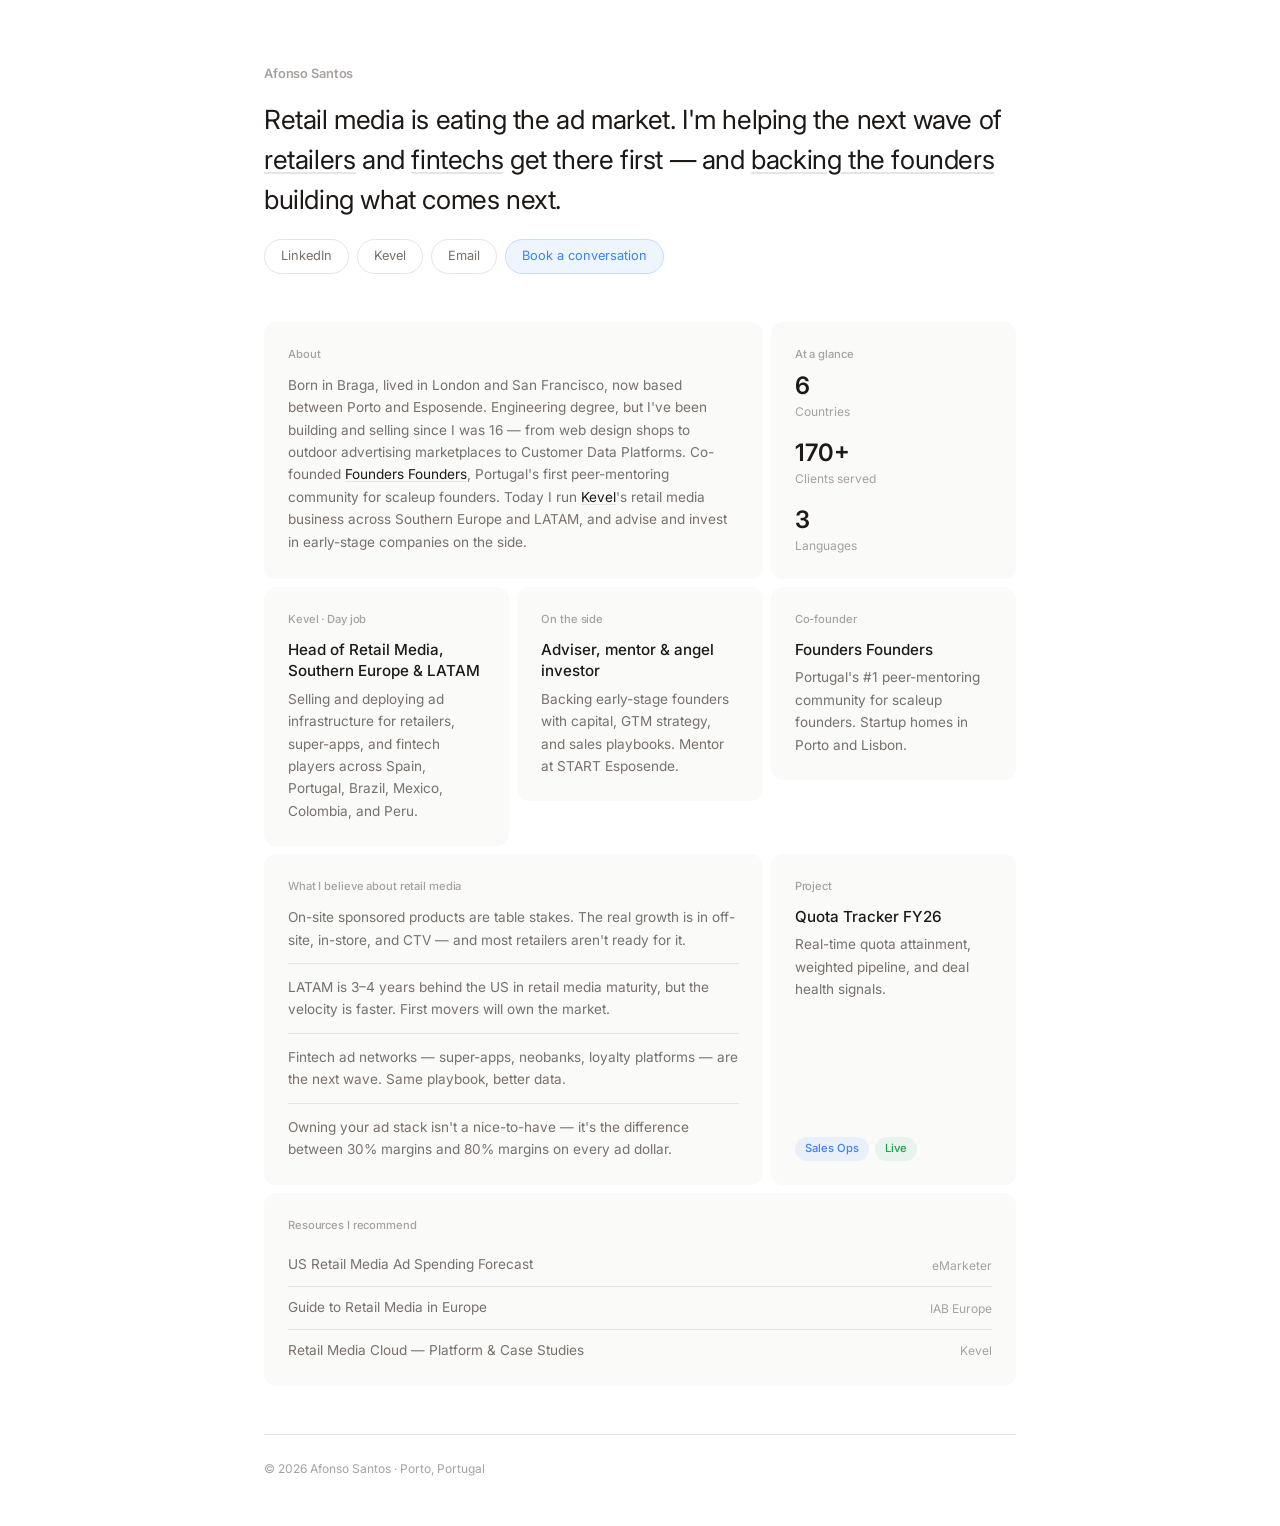
==== index.html @ 6eeccd55 "Switch hub to light theme — chester.how-inspired - White bg, warm stone neutrals (stone-50 cards, st" ====
<!DOCTYPE html>
<html lang="en">
<head>
    <meta charset="UTF-8">
    <meta name="viewport" content="width=device-width, initial-scale=1.0">
    <title>Afonso Santos</title>
    <meta name="description" content="Afonso Santos — Head of Retail Media, Southern Europe & LATAM at Kevel. Adviser, mentor, angel investor. Based in Porto.">
    <link rel="preconnect" href="https://fonts.googleapis.com">
    <link href="https://fonts.googleapis.com/css2?family=Inter:wght@400;500;600;700&display=swap" rel="stylesheet">
    <style>
        :root {
            --bg: #ffffff;
            --surface: #fafaf9;
            --surface-hover: #f5f5f4;
            --border: #e7e5e4;
            --text: #1c1917;
            --text-secondary: #78716c;
            --text-muted: #a8a29e;
            --accent: #3b82f6;
            --accent-dim: rgba(59,130,246,0.08);
            --green: #16a34a;
            --green-dim: rgba(22,163,74,0.08);
            --amber: #d97706;
            --amber-dim: rgba(217,119,6,0.08);
            --radius: 12px;
        }
        * { margin: 0; padding: 0; box-sizing: border-box; }
        body {
            font-family: 'Inter', -apple-system, BlinkMacSystemFont, sans-serif;
            background: var(--bg);
            color: var(--text);
            line-height: 1.6;
            min-height: 100vh;
            -webkit-font-smoothing: antialiased;
        }

        .container {
            max-width: 800px;
            margin: 0 auto;
            padding: 64px 24px 48px;
        }

        /* Header */
        .header { margin-bottom: 48px; }
        .header-name {
            font-size: 0.8rem; font-weight: 600;
            color: var(--text-muted); margin-bottom: 16px;
            letter-spacing: -0.01em;
        }
        .header h1 {
            font-size: 1.65rem; font-weight: 400; line-height: 1.5;
            letter-spacing: -0.015em; color: var(--text); margin-bottom: 20px;
        }
        .header h1 a {
            color: var(--text); text-decoration: none;
            text-decoration: underline;
            text-decoration-color: var(--border);
            text-underline-offset: 3px;
            text-decoration-thickness: 1.5px;
            transition: text-decoration-color 0.2s;
        }
        .header h1 a:hover { text-decoration-color: var(--accent); }
        .header h1 a.a-kevel:hover { text-decoration-color: #f59e0b; }
        .header h1 a.a-founders:hover { text-decoration-color: #16a34a; }
        .header-links {
            display: flex; gap: 8px; flex-wrap: wrap; align-items: center;
        }
        .pill {
            font-size: 0.8rem; color: var(--text-secondary); text-decoration: none;
            border: 1px solid var(--border); padding: 6px 16px; border-radius: 100px;
            transition: all 0.2s; display: inline-block; background: var(--bg);
        }
        .pill:hover { border-color: var(--text-secondary); color: var(--text); background: var(--surface); }
        .pill-accent {
            color: var(--accent); background: var(--accent-dim);
            border-color: rgba(59,130,246,0.2);
        }
        .pill-accent:hover { background: rgba(59,130,246,0.12); border-color: rgba(59,130,246,0.35); }

        /* Bento grid */
        .bento {
            display: grid;
            grid-template-columns: repeat(3, 1fr);
            gap: 8px;
        }
        .card {
            background: var(--surface);
            border-radius: var(--radius);
            padding: 24px;
            transition: all 0.2s;
        }
        .card:hover { background: var(--surface-hover); }
        .card-link { text-decoration: none; color: inherit; display: block; }
        .card-link .card { cursor: pointer; }
        .card-label {
            font-size: 0.7rem; font-weight: 500;
            color: var(--text-muted); margin-bottom: 10px;
            letter-spacing: -0.01em;
        }
        .card-title {
            font-size: 0.95rem; font-weight: 500; color: var(--text);
            margin-bottom: 6px; line-height: 1.4;
        }
        .card-desc {
            font-size: 0.85rem; color: var(--text-secondary); line-height: 1.65;
        }
        .card-desc a {
            color: var(--text); text-decoration: underline;
            text-decoration-color: var(--border);
            text-underline-offset: 2px;
            text-decoration-thickness: 1px;
            transition: text-decoration-color 0.2s;
        }
        .card-desc a:hover { text-decoration-color: var(--accent); }

        /* Spans */
        .span-2 { grid-column: span 2; }
        .span-3 { grid-column: span 3; }

        /* Stats */
        .stat-num {
            font-size: 1.5rem; font-weight: 600; color: var(--text);
            line-height: 1;
        }
        .stat-label {
            font-size: 0.75rem; color: var(--text-muted); margin-top: 4px;
        }

        /* POV list */
        .pov-item {
            padding: 12px 0;
            border-bottom: 1px solid var(--border);
            font-size: 0.85rem; color: var(--text-secondary); line-height: 1.65;
        }
        .pov-item:last-child { border-bottom: none; padding-bottom: 0; }
        .pov-item:first-child { padding-top: 0; }

        /* Resource row */
        .resource-row {
            display: flex; justify-content: space-between; align-items: center;
            padding: 10px 0; border-bottom: 1px solid var(--border);
            text-decoration: none; transition: all 0.15s;
        }
        .resource-row:last-child { border-bottom: none; padding-bottom: 0; }
        .resource-row:first-child { padding-top: 0; }
        .resource-title { font-size: 0.85rem; color: var(--text-secondary); transition: color 0.15s; }
        .resource-source { font-size: 0.75rem; color: var(--text-muted); }
        .resource-row:hover .resource-title { color: var(--text); }

        /* Tags */
        .tag {
            display: inline-block; font-size: 0.7rem; font-weight: 500;
            padding: 3px 10px; border-radius: 100px;
            background: var(--accent-dim); color: var(--accent);
        }
        .tag-green { background: var(--green-dim); color: var(--green); }

        /* Footer */
        footer {
            margin-top: 48px; padding-top: 24px; border-top: 1px solid var(--border);
            color: var(--text-muted); font-size: 0.75rem;
        }

        /* Mobile */
        @media (max-width: 640px) {
            .container { padding: 40px 16px 32px; }
            .header h1 { font-size: 1.3rem; }
            .bento { grid-template-columns: 1fr; }
            .span-2, .span-3 { grid-column: span 1; }
        }
        @media (min-width: 641px) and (max-width: 800px) {
            .bento { grid-template-columns: repeat(2, 1fr); }
            .span-3 { grid-column: span 2; }
        }
    </style>
</head>
<body>
    <div class="container">

        <!-- Header -->
        <div class="header">
            <div class="header-name">Afonso Santos</div>
            <h1>Retail media is eating the ad market. I'm helping the next wave of <a href="https://www.kevel.com" target="_blank" class="a-kevel">retailers</a> and <a href="https://www.kevel.com" target="_blank" class="a-kevel">fintechs</a> get there first — and <a href="https://www.founders-founders.com" target="_blank" class="a-founders">backing the founders</a> building what comes next.</h1>
            <div class="header-links">
                <a href="https://www.linkedin.com/in/afonsosantos/" target="_blank" class="pill">LinkedIn</a>
                <a href="https://www.kevel.com" target="_blank" class="pill">Kevel</a>
                <a href="mailto:asantos@kevel.co" class="pill">Email</a>
                <a href="https://calendly.com/afonso-santos" target="_blank" class="pill pill-accent">Book a conversation</a>
            </div>
        </div>

        <!-- Bento grid -->
        <div class="bento">

            <!-- About -->
            <div class="card span-2">
                <div class="card-label">About</div>
                <p class="card-desc">Born in Braga, lived in London and San Francisco, now based between Porto and Esposende. Engineering degree, but I've been building and selling since I was 16 — from web design shops to outdoor advertising marketplaces to Customer Data Platforms. Co-founded <a href="https://www.founders-founders.com" target="_blank">Founders Founders</a>, Portugal's first peer-mentoring community for scaleup founders. Today I run <a href="https://www.kevel.com" target="_blank">Kevel</a>'s retail media business across Southern Europe and LATAM, and advise and invest in early-stage companies on the side.</p>
            </div>

            <!-- Numbers -->
            <div class="card">
                <div class="card-label">At a glance</div>
                <div style="display: flex; flex-direction: column; gap: 20px;">
                    <div><div class="stat-num">6</div><div class="stat-label">Countries</div></div>
                    <div><div class="stat-num">170+</div><div class="stat-label">Clients served</div></div>
                    <div><div class="stat-num">3</div><div class="stat-label">Languages</div></div>
                </div>
            </div>

            <!-- Kevel -->
            <a href="https://www.kevel.com" target="_blank" class="card-link">
                <div class="card">
                    <div class="card-label">Kevel · Day job</div>
                    <div class="card-title">Head of Retail Media, Southern Europe & LATAM</div>
                    <p class="card-desc">Selling and deploying ad infrastructure for retailers, super-apps, and fintech players across Spain, Portugal, Brazil, Mexico, Colombia, and Peru.</p>
                </div>
            </a>

            <!-- Advising -->
            <a href="https://calendly.com/afonso-santos" target="_blank" class="card-link">
                <div class="card">
                    <div class="card-label">On the side</div>
                    <div class="card-title">Adviser, mentor & angel investor</div>
                    <p class="card-desc">Backing early-stage founders with capital, GTM strategy, and sales playbooks. Mentor at START Esposende.</p>
                </div>
            </a>

            <!-- Founders Founders -->
            <a href="https://www.founders-founders.com" target="_blank" class="card-link">
                <div class="card">
                    <div class="card-label">Co-founder</div>
                    <div class="card-title">Founders Founders</div>
                    <p class="card-desc">Portugal's #1 peer-mentoring community for scaleup founders. Startup homes in Porto and Lisbon.</p>
                </div>
            </a>

            <!-- Market POV -->
            <div class="card span-2">
                <div class="card-label">What I believe about retail media</div>
                <div>
                    <div class="pov-item">On-site sponsored products are table stakes. The real growth is in off-site, in-store, and CTV — and most retailers aren't ready for it.</div>
                    <div class="pov-item">LATAM is 3–4 years behind the US in retail media maturity, but the velocity is faster. First movers will own the market.</div>
                    <div class="pov-item">Fintech ad networks — super-apps, neobanks, loyalty platforms — are the next wave. Same playbook, better data.</div>
                    <div class="pov-item">Owning your ad stack isn't a nice-to-have — it's the difference between 30% margins and 80% margins on every ad dollar.</div>
                </div>
            </div>

            <!-- Quota tracker -->
            <a href="/quota/" class="card-link">
                <div class="card" style="display: flex; flex-direction: column; height: 100%;">
                    <div class="card-label">Project</div>
                    <div class="card-title">Quota Tracker FY26</div>
                    <p class="card-desc" style="flex: 1;">Real-time quota attainment, weighted pipeline, and deal health signals.</p>
                    <div style="margin-top: 14px; display: flex; gap: 6px;">
                        <span class="tag">Sales Ops</span>
                        <span class="tag tag-green">Live</span>
                    </div>
                </div>
            </a>

            <!-- Resources -->
            <div class="card span-3">
                <div class="card-label">Resources I recommend</div>
                <a href="https://www.insiderintelligence.com/content/us-retail-media-ad-spending-forecast-2025" target="_blank" class="resource-row">
                    <span class="resource-title">US Retail Media Ad Spending Forecast</span>
                    <span class="resource-source">eMarketer</span>
                </a>
                <a href="https://iabeurope.eu/knowledge-hub/iab-europe-guide-to-retail-media/" target="_blank" class="resource-row">
                    <span class="resource-title">Guide to Retail Media in Europe</span>
                    <span class="resource-source">IAB Europe</span>
                </a>
                <a href="https://www.kevel.com/retail-media" target="_blank" class="resource-row">
                    <span class="resource-title">Retail Media Cloud — Platform & Case Studies</span>
                    <span class="resource-source">Kevel</span>
                </a>
            </div>

        </div>

        <footer>&copy; 2026 Afonso Santos · Porto, Portugal</footer>

    </div>
</body>
</html>
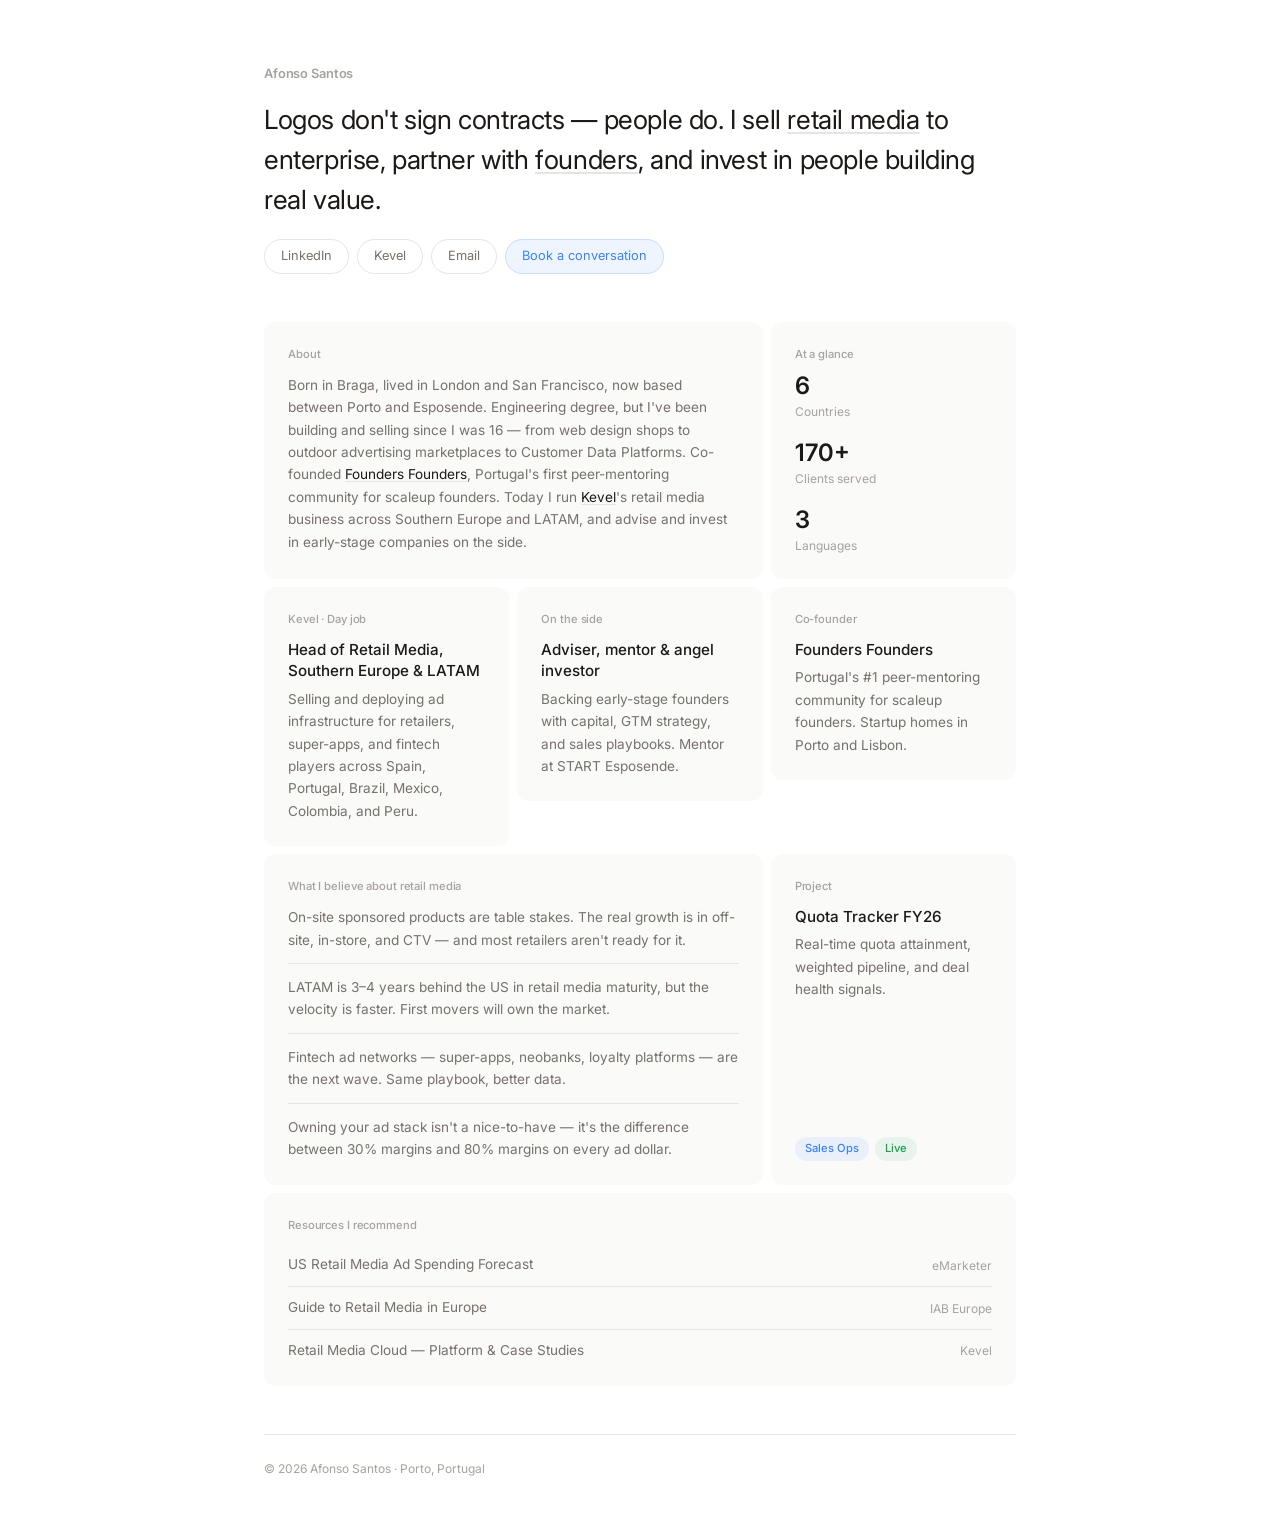
==== commit 004ace8a: "New one-liner: Logos don't sign contracts — people do" ====
--- a/index.html
+++ b/index.html
@@ -180,7 +180,7 @@
         <!-- Header -->
         <div class="header">
             <div class="header-name">Afonso Santos</div>
-            <h1>Retail media is eating the ad market. I'm helping the next wave of <a href="https://www.kevel.com" target="_blank" class="a-kevel">retailers</a> and <a href="https://www.kevel.com" target="_blank" class="a-kevel">fintechs</a> get there first — and <a href="https://www.founders-founders.com" target="_blank" class="a-founders">backing the founders</a> building what comes next.</h1>
+            <h1>Logos don't sign contracts — people do. I sell <a href="https://www.kevel.com" target="_blank" class="a-kevel">retail media</a> to enterprise, partner with <a href="https://www.founders-founders.com" target="_blank" class="a-founders">founders</a>, and invest in people building real value.</h1>
             <div class="header-links">
                 <a href="https://www.linkedin.com/in/afonsosantos/" target="_blank" class="pill">LinkedIn</a>
                 <a href="https://www.kevel.com" target="_blank" class="pill">Kevel</a>
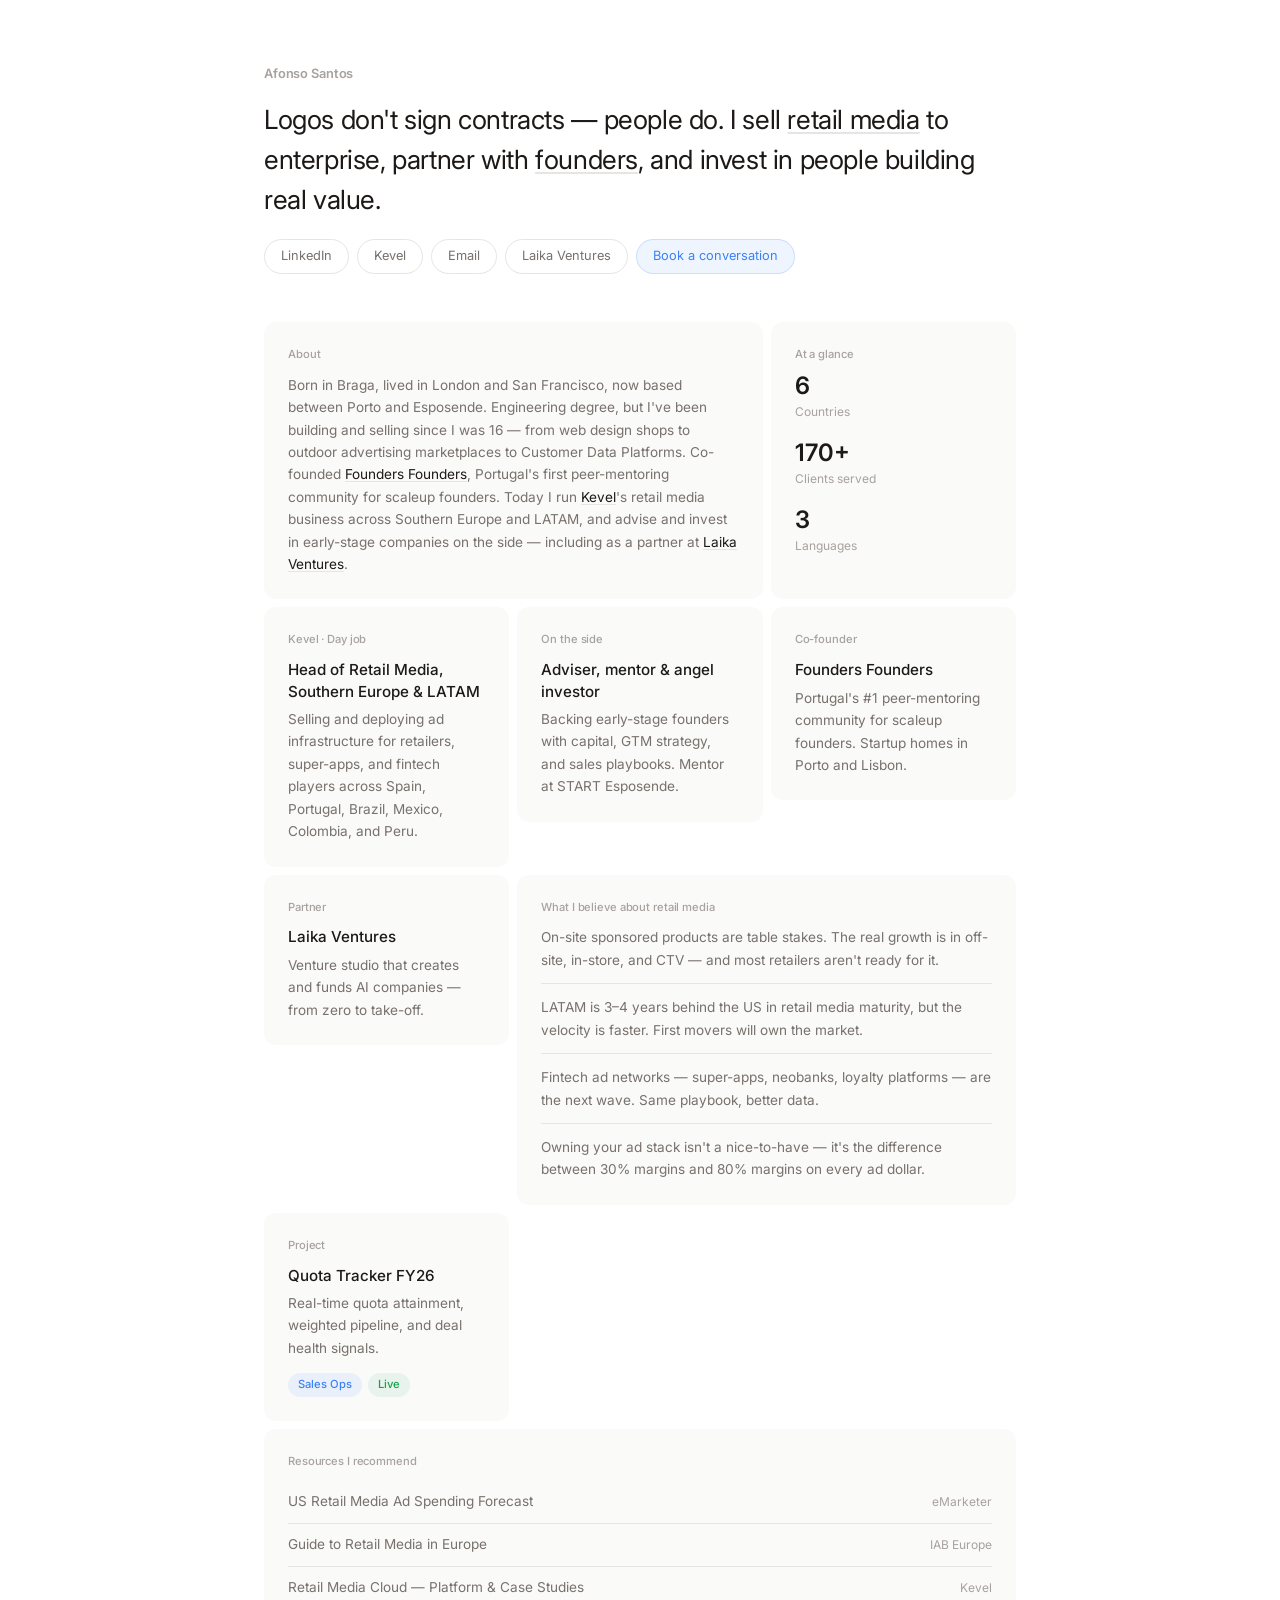
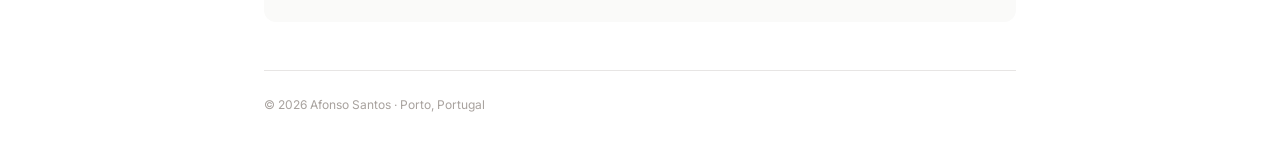
==== commit fb7cb6da: "Add Laika Ventures — partner card, about mention, header link" ====
--- a/index.html
+++ b/index.html
@@ -185,6 +185,7 @@
                 <a href="https://www.linkedin.com/in/afonsosantos/" target="_blank" class="pill">LinkedIn</a>
                 <a href="https://www.kevel.com" target="_blank" class="pill">Kevel</a>
                 <a href="mailto:asantos@kevel.co" class="pill">Email</a>
+                <a href="https://www.laikaventures.co/" target="_blank" class="pill">Laika Ventures</a>
                 <a href="https://calendly.com/afonso-santos" target="_blank" class="pill pill-accent">Book a conversation</a>
             </div>
         </div>
@@ -195,7 +196,7 @@
             <!-- About -->
             <div class="card span-2">
                 <div class="card-label">About</div>
-                <p class="card-desc">Born in Braga, lived in London and San Francisco, now based between Porto and Esposende. Engineering degree, but I've been building and selling since I was 16 — from web design shops to outdoor advertising marketplaces to Customer Data Platforms. Co-founded <a href="https://www.founders-founders.com" target="_blank">Founders Founders</a>, Portugal's first peer-mentoring community for scaleup founders. Today I run <a href="https://www.kevel.com" target="_blank">Kevel</a>'s retail media business across Southern Europe and LATAM, and advise and invest in early-stage companies on the side.</p>
+                <p class="card-desc">Born in Braga, lived in London and San Francisco, now based between Porto and Esposende. Engineering degree, but I've been building and selling since I was 16 — from web design shops to outdoor advertising marketplaces to Customer Data Platforms. Co-founded <a href="https://www.founders-founders.com" target="_blank">Founders Founders</a>, Portugal's first peer-mentoring community for scaleup founders. Today I run <a href="https://www.kevel.com" target="_blank">Kevel</a>'s retail media business across Southern Europe and LATAM, and advise and invest in early-stage companies on the side — including as a partner at <a href="https://www.laikaventures.co/" target="_blank">Laika Ventures</a>.</p>
             </div>
 
             <!-- Numbers -->
@@ -232,6 +233,15 @@
                     <div class="card-label">Co-founder</div>
                     <div class="card-title">Founders Founders</div>
                     <p class="card-desc">Portugal's #1 peer-mentoring community for scaleup founders. Startup homes in Porto and Lisbon.</p>
+                </div>
+            </a>
+
+            <!-- Laika Ventures -->
+            <a href="https://www.laikaventures.co/" target="_blank" class="card-link">
+                <div class="card">
+                    <div class="card-label">Partner</div>
+                    <div class="card-title">Laika Ventures</div>
+                    <p class="card-desc">Venture studio that creates and funds AI companies — from zero to take-off.</p>
                 </div>
             </a>
 
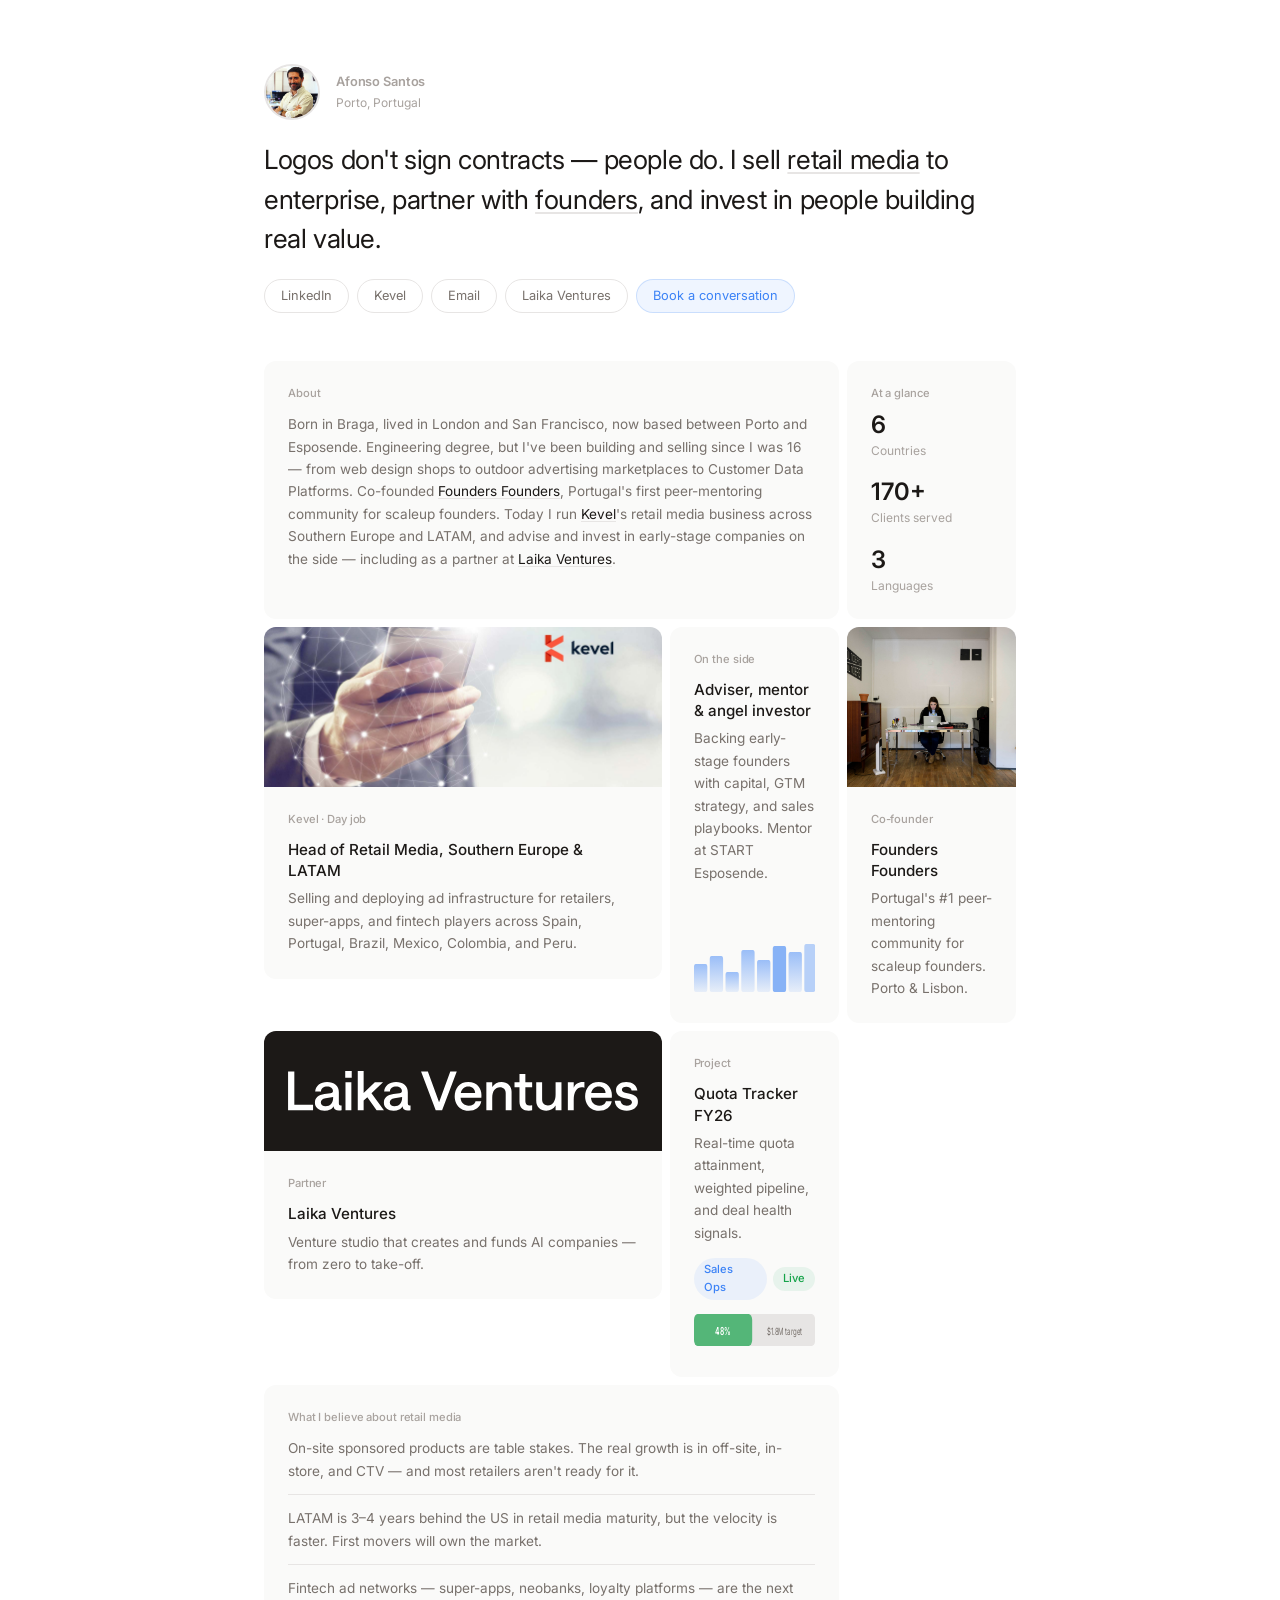
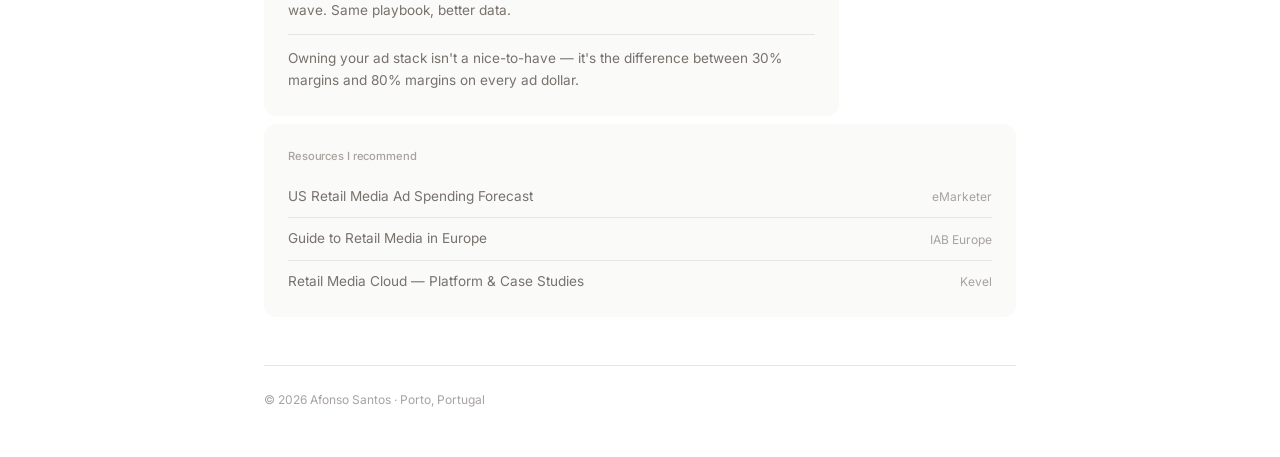
==== commit c090bdee: "Add visuals — profile photo, Kevel platform shot, FF community photo, Laika logo, mini charts" ====
--- a/index.html
+++ b/index.html
@@ -42,10 +42,20 @@
 
         /* Header */
         .header { margin-bottom: 48px; }
+        .header-top {
+            display: flex; align-items: center; gap: 16px; margin-bottom: 20px;
+        }
+        .avatar {
+            width: 56px; height: 56px; border-radius: 50%; object-fit: cover;
+            border: 2px solid var(--border); flex-shrink: 0;
+        }
         .header-name {
             font-size: 0.8rem; font-weight: 600;
-            color: var(--text-muted); margin-bottom: 16px;
+            color: var(--text-muted);
             letter-spacing: -0.01em;
+        }
+        .header-location {
+            font-size: 0.75rem; color: var(--text-muted); font-weight: 400;
         }
         .header h1 {
             font-size: 1.65rem; font-weight: 400; line-height: 1.5;
@@ -88,6 +98,7 @@
             border-radius: var(--radius);
             padding: 24px;
             transition: all 0.2s;
+            overflow: hidden;
         }
         .card:hover { background: var(--surface-hover); }
         .card-link { text-decoration: none; color: inherit; display: block; }
@@ -113,6 +124,39 @@
         }
         .card-desc a:hover { text-decoration-color: var(--accent); }
 
+        /* Image cards */
+        .card-img {
+            padding: 0;
+            position: relative;
+        }
+        .card-img-content {
+            padding: 24px;
+        }
+        .card-img img, .card-img .card-photo {
+            width: 100%;
+            height: 160px;
+            object-fit: cover;
+            display: block;
+        }
+        .card-img-tall img, .card-img-tall .card-photo {
+            height: 200px;
+        }
+        .card-logo-container {
+            height: 120px;
+            display: flex;
+            align-items: center;
+            justify-content: center;
+            padding: 24px;
+        }
+        .card-logo-container.dark-bg {
+            background: #1c1917;
+        }
+        .card-logo-container img {
+            max-height: 40px;
+            width: auto;
+            object-fit: contain;
+        }
+
         /* Spans */
         .span-2 { grid-column: span 2; }
         .span-3 { grid-column: span 3; }
@@ -154,6 +198,23 @@
             background: var(--accent-dim); color: var(--accent);
         }
         .tag-green { background: var(--green-dim); color: var(--green); }
+
+        /* Quota mini chart */
+        .mini-bars {
+            display: flex; align-items: flex-end; gap: 3px; height: 48px; margin-top: 12px;
+        }
+        .mini-bar {
+            flex: 1; border-radius: 3px 3px 0 0; min-height: 4px;
+            transition: all 0.3s;
+        }
+
+        /* Arrow icon */
+        .arrow-icon {
+            position: absolute; top: 16px; right: 16px;
+            width: 20px; height: 20px; color: var(--text-muted);
+            opacity: 0; transition: opacity 0.2s;
+        }
+        .card-link:hover .arrow-icon { opacity: 1; }
 
         /* Footer */
         footer {
@@ -167,6 +228,7 @@
             .header h1 { font-size: 1.3rem; }
             .bento { grid-template-columns: 1fr; }
             .span-2, .span-3 { grid-column: span 1; }
+            .card-img img, .card-img .card-photo { height: 180px; }
         }
         @media (min-width: 641px) and (max-width: 800px) {
             .bento { grid-template-columns: repeat(2, 1fr); }
@@ -179,7 +241,13 @@
 
         <!-- Header -->
         <div class="header">
-            <div class="header-name">Afonso Santos</div>
+            <div class="header-top">
+                <img src="img/afonso.jpg" alt="Afonso Santos" class="avatar">
+                <div>
+                    <div class="header-name">Afonso Santos</div>
+                    <div class="header-location">Porto, Portugal</div>
+                </div>
+            </div>
             <h1>Logos don't sign contracts — people do. I sell <a href="https://www.kevel.com" target="_blank" class="a-kevel">retail media</a> to enterprise, partner with <a href="https://www.founders-founders.com" target="_blank" class="a-founders">founders</a>, and invest in people building real value.</h1>
             <div class="header-links">
                 <a href="https://www.linkedin.com/in/afonsosantos/" target="_blank" class="pill">LinkedIn</a>
@@ -209,39 +277,94 @@
                 </div>
             </div>
 
-            <!-- Kevel -->
+            <!-- Kevel — with platform image -->
             <a href="https://www.kevel.com" target="_blank" class="card-link">
-                <div class="card">
-                    <div class="card-label">Kevel · Day job</div>
-                    <div class="card-title">Head of Retail Media, Southern Europe & LATAM</div>
-                    <p class="card-desc">Selling and deploying ad infrastructure for retailers, super-apps, and fintech players across Spain, Portugal, Brazil, Mexico, Colombia, and Peru.</p>
+                <div class="card card-img span-2" style="position: relative;">
+                    <svg class="arrow-icon" viewBox="0 0 24 24" fill="none" stroke="currentColor" stroke-width="2"><path d="M7 17L17 7M17 7H7M17 7v10"/></svg>
+                    <img src="img/kevel-platform.jpg" alt="Kevel retail media platform">
+                    <div class="card-img-content">
+                        <div class="card-label">Kevel · Day job</div>
+                        <div class="card-title">Head of Retail Media, Southern Europe & LATAM</div>
+                        <p class="card-desc">Selling and deploying ad infrastructure for retailers, super-apps, and fintech players across Spain, Portugal, Brazil, Mexico, Colombia, and Peru.</p>
+                    </div>
                 </div>
             </a>
 
             <!-- Advising -->
             <a href="https://calendly.com/afonso-santos" target="_blank" class="card-link">
-                <div class="card">
+                <div class="card" style="position: relative; display: flex; flex-direction: column; height: 100%;">
+                    <svg class="arrow-icon" viewBox="0 0 24 24" fill="none" stroke="currentColor" stroke-width="2"><path d="M7 17L17 7M17 7H7M17 7v10"/></svg>
                     <div class="card-label">On the side</div>
                     <div class="card-title">Adviser, mentor & angel investor</div>
-                    <p class="card-desc">Backing early-stage founders with capital, GTM strategy, and sales playbooks. Mentor at START Esposende.</p>
+                    <p class="card-desc" style="flex: 1;">Backing early-stage founders with capital, GTM strategy, and sales playbooks. Mentor at START Esposende.</p>
+                    <div style="margin-top: 16px;">
+                        <svg width="100%" height="48" viewBox="0 0 200 48" preserveAspectRatio="none">
+                            <defs>
+                                <linearGradient id="gbar" x1="0" y1="0" x2="0" y2="1">
+                                    <stop offset="0%" stop-color="#3b82f6" stop-opacity="0.5"/>
+                                    <stop offset="100%" stop-color="#3b82f6" stop-opacity="0.1"/>
+                                </linearGradient>
+                            </defs>
+                            <rect x="0" y="20" width="22" height="28" rx="3" fill="url(#gbar)"/>
+                            <rect x="26" y="12" width="22" height="36" rx="3" fill="url(#gbar)"/>
+                            <rect x="52" y="28" width="22" height="20" rx="3" fill="url(#gbar)"/>
+                            <rect x="78" y="6" width="22" height="42" rx="3" fill="url(#gbar)"/>
+                            <rect x="104" y="16" width="22" height="32" rx="3" fill="url(#gbar)"/>
+                            <rect x="130" y="2" width="22" height="46" rx="3" fill="#3b82f6" opacity="0.6"/>
+                            <rect x="156" y="8" width="22" height="40" rx="3" fill="url(#gbar)"/>
+                            <rect x="182" y="0" width="18" height="48" rx="3" fill="#3b82f6" opacity="0.35"/>
+                        </svg>
+                    </div>
                 </div>
             </a>
 
-            <!-- Founders Founders -->
+            <!-- Founders Founders — with photo -->
             <a href="https://www.founders-founders.com" target="_blank" class="card-link">
-                <div class="card">
-                    <div class="card-label">Co-founder</div>
-                    <div class="card-title">Founders Founders</div>
-                    <p class="card-desc">Portugal's #1 peer-mentoring community for scaleup founders. Startup homes in Porto and Lisbon.</p>
+                <div class="card card-img" style="position: relative;">
+                    <svg class="arrow-icon" viewBox="0 0 24 24" fill="none" stroke="currentColor" stroke-width="2" style="z-index:1;"><path d="M7 17L17 7M17 7H7M17 7v10"/></svg>
+                    <img src="img/founders-founders.jpg" alt="Founders Founders community space">
+                    <div class="card-img-content">
+                        <div class="card-label">Co-founder</div>
+                        <div class="card-title">Founders Founders</div>
+                        <p class="card-desc">Portugal's #1 peer-mentoring community for scaleup founders. Porto & Lisbon.</p>
+                    </div>
                 </div>
             </a>
 
-            <!-- Laika Ventures -->
+            <!-- Laika Ventures — with dark logo card -->
             <a href="https://www.laikaventures.co/" target="_blank" class="card-link">
-                <div class="card">
-                    <div class="card-label">Partner</div>
-                    <div class="card-title">Laika Ventures</div>
-                    <p class="card-desc">Venture studio that creates and funds AI companies — from zero to take-off.</p>
+                <div class="card card-img" style="position: relative;">
+                    <svg class="arrow-icon" viewBox="0 0 24 24" fill="none" stroke="currentColor" stroke-width="2" style="z-index:1;"><path d="M7 17L17 7M17 7H7M17 7v10"/></svg>
+                    <div class="card-logo-container dark-bg">
+                        <img src="img/laika.svg" alt="Laika Ventures logo">
+                    </div>
+                    <div class="card-img-content">
+                        <div class="card-label">Partner</div>
+                        <div class="card-title">Laika Ventures</div>
+                        <p class="card-desc">Venture studio that creates and funds AI companies — from zero to take-off.</p>
+                    </div>
+                </div>
+            </a>
+
+            <!-- Quota tracker — with mini chart -->
+            <a href="/quota/" class="card-link">
+                <div class="card" style="display: flex; flex-direction: column; height: 100%; position: relative;">
+                    <svg class="arrow-icon" viewBox="0 0 24 24" fill="none" stroke="currentColor" stroke-width="2"><path d="M7 17L17 7M17 7H7M17 7v10"/></svg>
+                    <div class="card-label">Project</div>
+                    <div class="card-title">Quota Tracker FY26</div>
+                    <p class="card-desc" style="flex: 1;">Real-time quota attainment, weighted pipeline, and deal health signals.</p>
+                    <div style="margin-top: 14px; display: flex; gap: 6px; align-items: center;">
+                        <span class="tag">Sales Ops</span>
+                        <span class="tag tag-green">Live</span>
+                    </div>
+                    <div style="margin-top: 14px;">
+                        <svg width="100%" height="32" viewBox="0 0 200 32" preserveAspectRatio="none">
+                            <rect x="0" y="0" width="200" height="32" rx="6" fill="#e7e5e4"/>
+                            <rect x="0" y="0" width="96" height="32" rx="6" fill="#16a34a" opacity="0.7"/>
+                            <text x="48" y="21" font-size="11" font-family="Inter, sans-serif" font-weight="600" fill="white" text-anchor="middle">48%</text>
+                            <text x="150" y="21" font-size="10" font-family="Inter, sans-serif" fill="#78716c" text-anchor="middle">$1.8M target</text>
+                        </svg>
+                    </div>
                 </div>
             </a>
 
@@ -255,19 +378,6 @@
                     <div class="pov-item">Owning your ad stack isn't a nice-to-have — it's the difference between 30% margins and 80% margins on every ad dollar.</div>
                 </div>
             </div>
-
-            <!-- Quota tracker -->
-            <a href="/quota/" class="card-link">
-                <div class="card" style="display: flex; flex-direction: column; height: 100%;">
-                    <div class="card-label">Project</div>
-                    <div class="card-title">Quota Tracker FY26</div>
-                    <p class="card-desc" style="flex: 1;">Real-time quota attainment, weighted pipeline, and deal health signals.</p>
-                    <div style="margin-top: 14px; display: flex; gap: 6px;">
-                        <span class="tag">Sales Ops</span>
-                        <span class="tag tag-green">Live</span>
-                    </div>
-                </div>
-            </a>
 
             <!-- Resources -->
             <div class="card span-3">
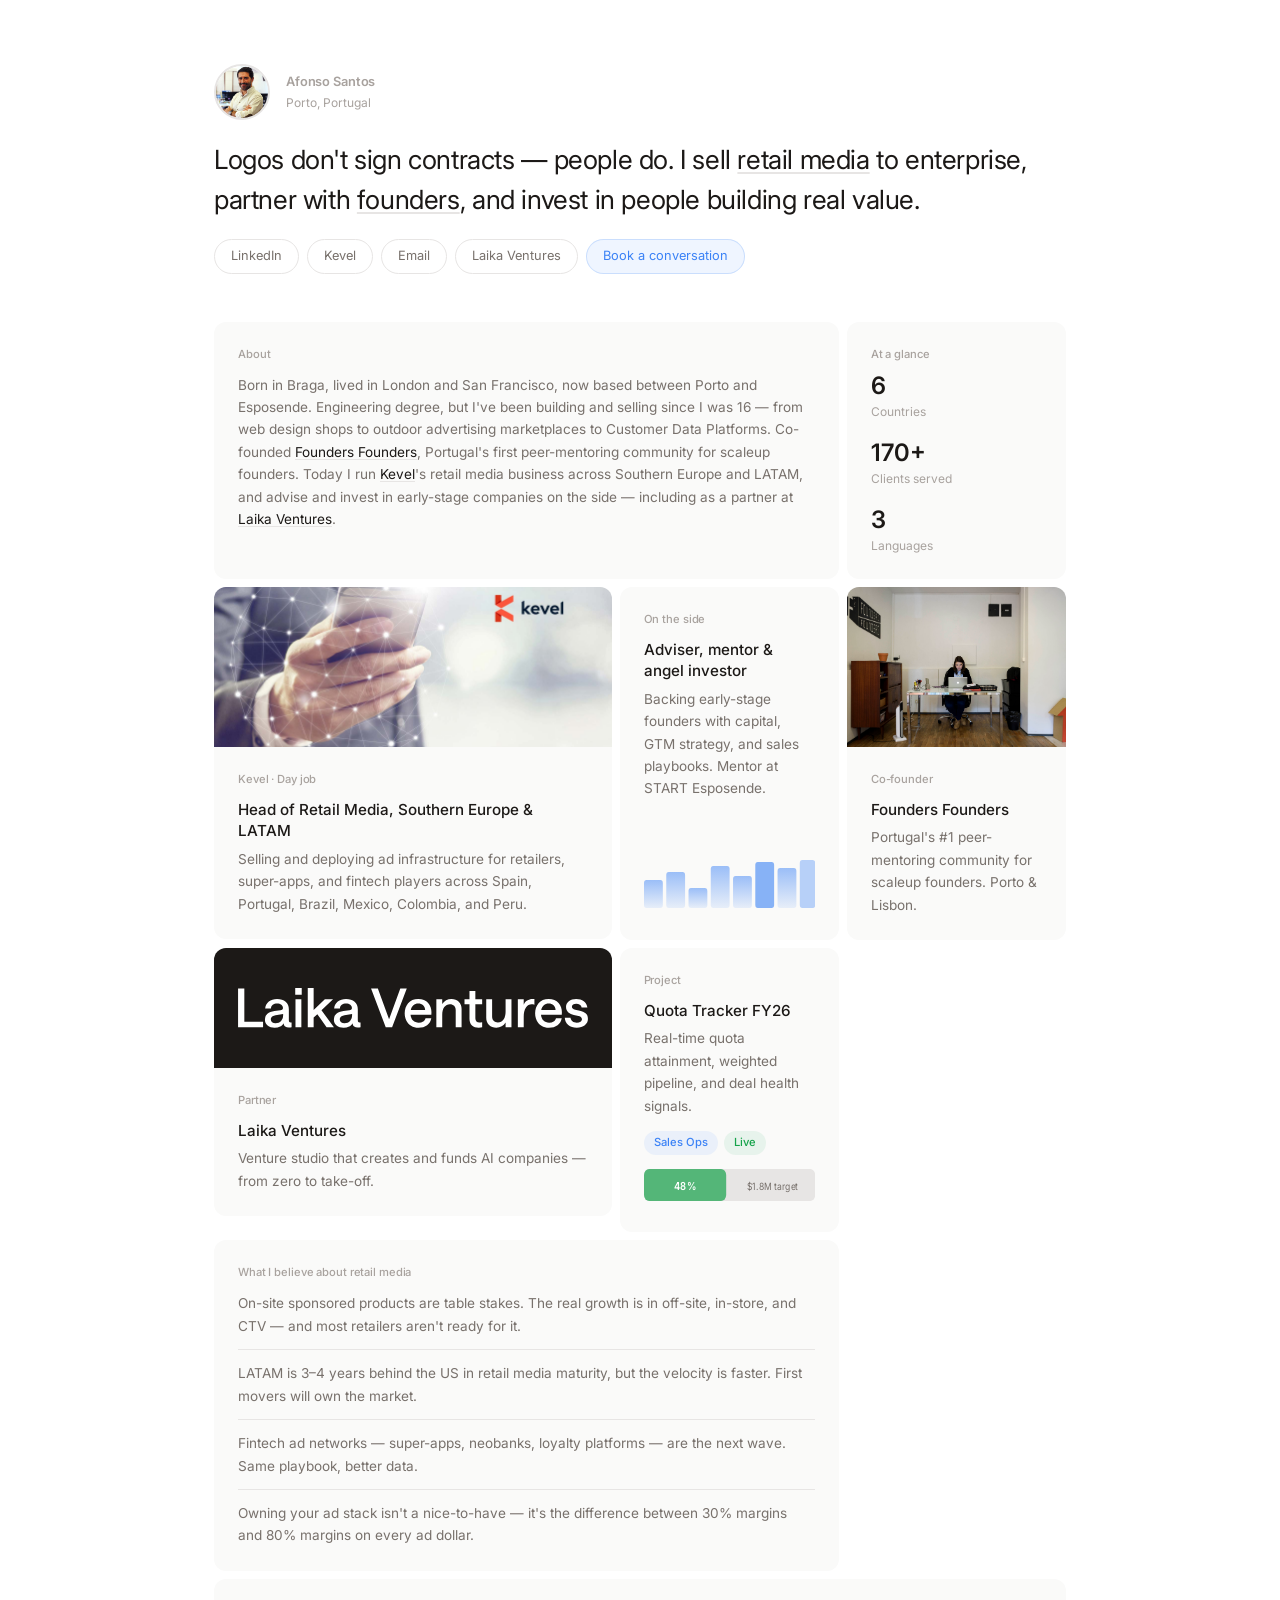
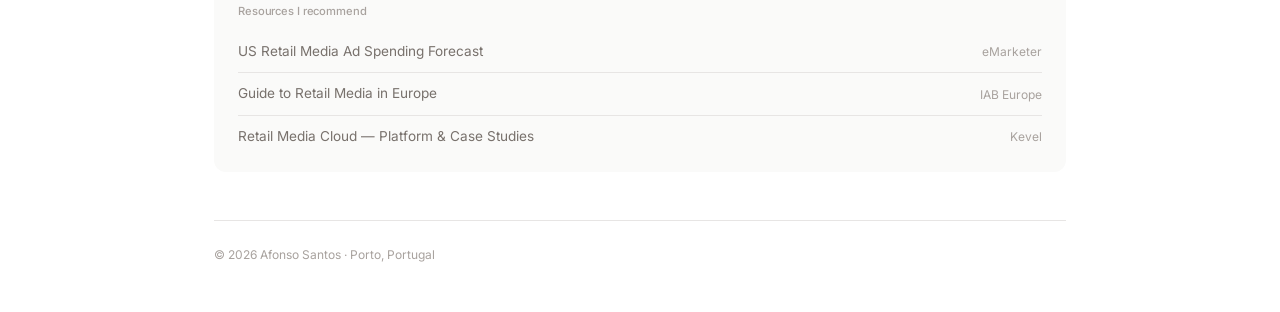
==== commit 7070614a: "Full responsive overhaul — mobile, tablet, touch, safe-area, print" ====
--- a/index.html
+++ b/index.html
@@ -2,7 +2,7 @@
 <html lang="en">
 <head>
     <meta charset="UTF-8">
-    <meta name="viewport" content="width=device-width, initial-scale=1.0">
+    <meta name="viewport" content="width=device-width, initial-scale=1.0, viewport-fit=cover">
     <title>Afonso Santos</title>
     <meta name="description" content="Afonso Santos — Head of Retail Media, Southern Europe & LATAM at Kevel. Adviser, mentor, angel investor. Based in Porto.">
     <link rel="preconnect" href="https://fonts.googleapis.com">
@@ -32,12 +32,15 @@
             line-height: 1.6;
             min-height: 100vh;
             -webkit-font-smoothing: antialiased;
+            -webkit-text-size-adjust: 100%;
         }
 
         .container {
             max-width: 800px;
             margin: 0 auto;
             padding: 64px 24px 48px;
+            padding-left: max(24px, env(safe-area-inset-left));
+            padding-right: max(24px, env(safe-area-inset-right));
         }
 
         /* Header */
@@ -62,7 +65,7 @@
             letter-spacing: -0.015em; color: var(--text); margin-bottom: 20px;
         }
         .header h1 a {
-            color: var(--text); text-decoration: none;
+            color: var(--text);
             text-decoration: underline;
             text-decoration-color: var(--border);
             text-underline-offset: 3px;
@@ -79,6 +82,7 @@
             font-size: 0.8rem; color: var(--text-secondary); text-decoration: none;
             border: 1px solid var(--border); padding: 6px 16px; border-radius: 100px;
             transition: all 0.2s; display: inline-block; background: var(--bg);
+            white-space: nowrap;
         }
         .pill:hover { border-color: var(--text-secondary); color: var(--text); background: var(--surface); }
         .pill-accent {
@@ -132,14 +136,11 @@
         .card-img-content {
             padding: 24px;
         }
-        .card-img img, .card-img .card-photo {
+        .card-img img {
             width: 100%;
             height: 160px;
             object-fit: cover;
             display: block;
-        }
-        .card-img-tall img, .card-img-tall .card-photo {
-            height: 200px;
         }
         .card-logo-container {
             height: 120px;
@@ -162,6 +163,9 @@
         .span-3 { grid-column: span 3; }
 
         /* Stats */
+        .stats-grid {
+            display: flex; flex-direction: column; gap: 20px;
+        }
         .stat-num {
             font-size: 1.5rem; font-weight: 600; color: var(--text);
             line-height: 1;
@@ -182,13 +186,14 @@
         /* Resource row */
         .resource-row {
             display: flex; justify-content: space-between; align-items: center;
+            gap: 12px;
             padding: 10px 0; border-bottom: 1px solid var(--border);
             text-decoration: none; transition: all 0.15s;
         }
         .resource-row:last-child { border-bottom: none; padding-bottom: 0; }
         .resource-row:first-child { padding-top: 0; }
         .resource-title { font-size: 0.85rem; color: var(--text-secondary); transition: color 0.15s; }
-        .resource-source { font-size: 0.75rem; color: var(--text-muted); }
+        .resource-source { font-size: 0.75rem; color: var(--text-muted); white-space: nowrap; flex-shrink: 0; }
         .resource-row:hover .resource-title { color: var(--text); }
 
         /* Tags */
@@ -199,20 +204,12 @@
         }
         .tag-green { background: var(--green-dim); color: var(--green); }
 
-        /* Quota mini chart */
-        .mini-bars {
-            display: flex; align-items: flex-end; gap: 3px; height: 48px; margin-top: 12px;
-        }
-        .mini-bar {
-            flex: 1; border-radius: 3px 3px 0 0; min-height: 4px;
-            transition: all 0.3s;
-        }
-
         /* Arrow icon */
         .arrow-icon {
             position: absolute; top: 16px; right: 16px;
             width: 20px; height: 20px; color: var(--text-muted);
             opacity: 0; transition: opacity 0.2s;
+            z-index: 1;
         }
         .card-link:hover .arrow-icon { opacity: 1; }
 
@@ -222,17 +219,130 @@
             color: var(--text-muted); font-size: 0.75rem;
         }
 
-        /* Mobile */
-        @media (max-width: 640px) {
-            .container { padding: 40px 16px 32px; }
-            .header h1 { font-size: 1.3rem; }
-            .bento { grid-template-columns: 1fr; }
+        /* ===== TABLET: 2 columns ===== */
+        @media (max-width: 800px) {
+            .bento {
+                grid-template-columns: repeat(2, 1fr);
+            }
+            .span-3 { grid-column: span 2; }
+        }
+
+        /* ===== MOBILE: 1 column ===== */
+        @media (max-width: 580px) {
+            .container {
+                padding: 32px 16px 32px;
+                padding-left: max(16px, env(safe-area-inset-left));
+                padding-right: max(16px, env(safe-area-inset-right));
+                padding-bottom: max(32px, env(safe-area-inset-bottom));
+            }
+
+            /* Header */
+            .header { margin-bottom: 32px; }
+            .header h1 {
+                font-size: 1.25rem;
+                line-height: 1.55;
+                margin-bottom: 16px;
+            }
+            .header-top { margin-bottom: 16px; }
+            .avatar { width: 48px; height: 48px; }
+
+            /* Pills: scroll horizontally on tiny screens */
+            .header-links {
+                gap: 6px;
+                flex-wrap: nowrap;
+                overflow-x: auto;
+                -webkit-overflow-scrolling: touch;
+                scrollbar-width: none;
+                padding-bottom: 4px;
+            }
+            .header-links::-webkit-scrollbar { display: none; }
+            .pill {
+                padding: 8px 16px;
+                font-size: 0.8rem;
+                flex-shrink: 0;
+            }
+
+            /* Grid: single column */
+            .bento {
+                grid-template-columns: 1fr;
+                gap: 8px;
+            }
             .span-2, .span-3 { grid-column: span 1; }
-            .card-img img, .card-img .card-photo { height: 180px; }
-        }
-        @media (min-width: 641px) and (max-width: 800px) {
-            .bento { grid-template-columns: repeat(2, 1fr); }
-            .span-3 { grid-column: span 2; }
+
+            /* Cards */
+            .card { padding: 20px; border-radius: 10px; }
+            .card-img-content { padding: 20px; }
+
+            /* Images: taller since cards are full-width */
+            .card-img img {
+                height: 200px;
+            }
+            .card-logo-container {
+                height: 100px;
+            }
+
+            /* Stats: horizontal row on mobile */
+            .stats-grid {
+                flex-direction: row;
+                gap: 0;
+                justify-content: space-between;
+            }
+            .stats-grid > div {
+                flex: 1;
+                text-align: center;
+            }
+            .stats-grid > div:not(:last-child) {
+                border-right: 1px solid var(--border);
+            }
+            .stat-num { font-size: 1.35rem; }
+
+            /* Resources: stack on narrow screens */
+            .resource-row {
+                flex-direction: column;
+                align-items: flex-start;
+                gap: 2px;
+                padding: 12px 0;
+            }
+
+            /* POV items */
+            .pov-item { font-size: 0.83rem; padding: 10px 0; }
+
+            /* Touch devices: always show arrows */
+            .arrow-icon { opacity: 0.4; }
+
+            /* Footer */
+            footer { margin-top: 32px; }
+        }
+
+        /* ===== SMALL MOBILE (iPhone SE, etc) ===== */
+        @media (max-width: 380px) {
+            .header h1 { font-size: 1.15rem; }
+            .stat-num { font-size: 1.2rem; }
+            .card-title { font-size: 0.9rem; }
+            .card-desc { font-size: 0.82rem; }
+            .card-img img { height: 160px; }
+        }
+
+        /* ===== LARGE DESKTOP ===== */
+        @media (min-width: 1200px) {
+            .container {
+                max-width: 900px;
+            }
+        }
+
+        /* ===== TOUCH / HOVER DETECTION ===== */
+        @media (hover: none) {
+            .arrow-icon { opacity: 0.35; }
+            .card:hover { background: var(--surface); }
+            .card:active { background: var(--surface-hover); }
+        }
+
+        /* ===== PRINT ===== */
+        @media print {
+            .header-links, .arrow-icon, footer { display: none; }
+            .card { break-inside: avoid; border: 1px solid #ddd; }
+            .bento { display: block; }
+            .card { margin-bottom: 12px; }
         }
     </style>
 </head>
@@ -270,7 +380,7 @@
             <!-- Numbers -->
             <div class="card">
                 <div class="card-label">At a glance</div>
-                <div style="display: flex; flex-direction: column; gap: 20px;">
+                <div class="stats-grid">
                     <div><div class="stat-num">6</div><div class="stat-label">Countries</div></div>
                     <div><div class="stat-num">170+</div><div class="stat-label">Clients served</div></div>
                     <div><div class="stat-num">3</div><div class="stat-label">Languages</div></div>
@@ -321,7 +431,7 @@
             <!-- Founders Founders — with photo -->
             <a href="https://www.founders-founders.com" target="_blank" class="card-link">
                 <div class="card card-img" style="position: relative;">
-                    <svg class="arrow-icon" viewBox="0 0 24 24" fill="none" stroke="currentColor" stroke-width="2" style="z-index:1;"><path d="M7 17L17 7M17 7H7M17 7v10"/></svg>
+                    <svg class="arrow-icon" viewBox="0 0 24 24" fill="none" stroke="currentColor" stroke-width="2"><path d="M7 17L17 7M17 7H7M17 7v10"/></svg>
                     <img src="img/founders-founders.jpg" alt="Founders Founders community space">
                     <div class="card-img-content">
                         <div class="card-label">Co-founder</div>
@@ -334,7 +444,7 @@
             <!-- Laika Ventures — with dark logo card -->
             <a href="https://www.laikaventures.co/" target="_blank" class="card-link">
                 <div class="card card-img" style="position: relative;">
-                    <svg class="arrow-icon" viewBox="0 0 24 24" fill="none" stroke="currentColor" stroke-width="2" style="z-index:1;"><path d="M7 17L17 7M17 7H7M17 7v10"/></svg>
+                    <svg class="arrow-icon" viewBox="0 0 24 24" fill="none" stroke="currentColor" stroke-width="2"><path d="M7 17L17 7M17 7H7M17 7v10"/></svg>
                     <div class="card-logo-container dark-bg">
                         <img src="img/laika.svg" alt="Laika Ventures logo">
                     </div>
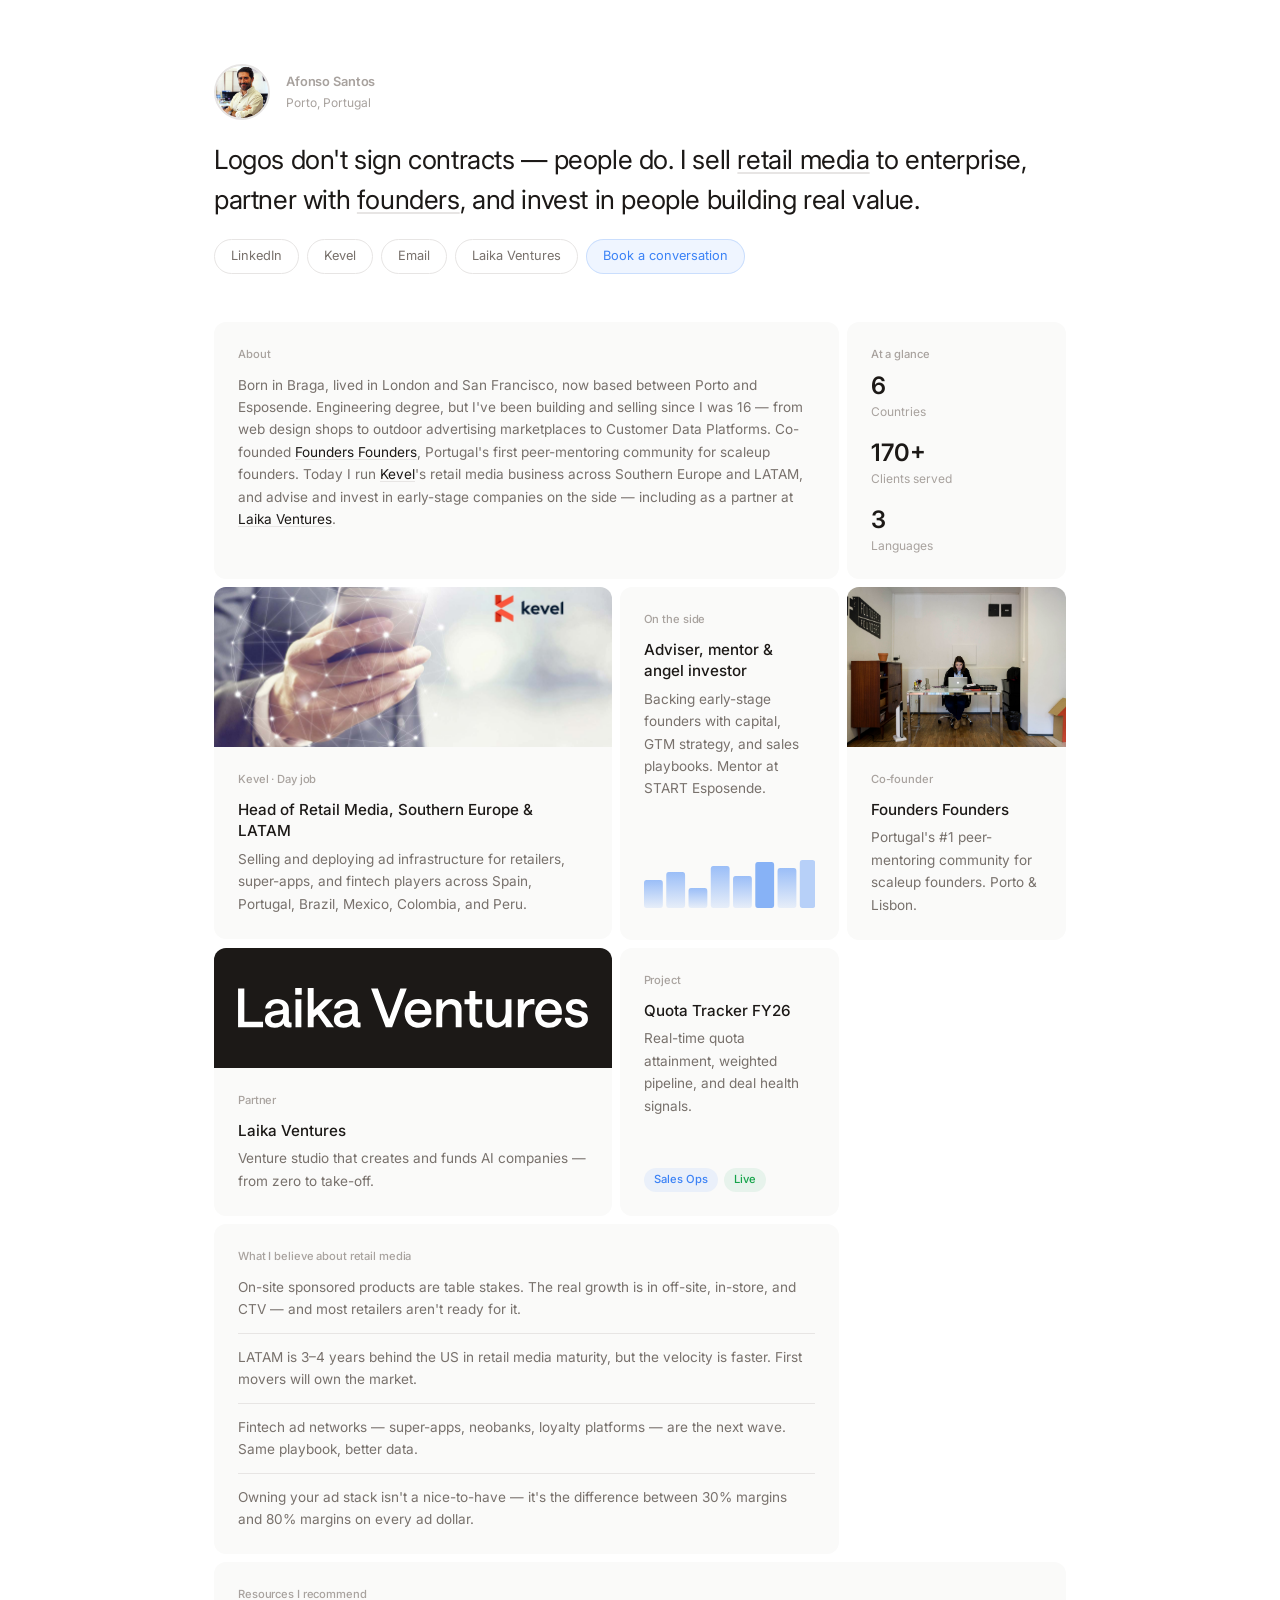
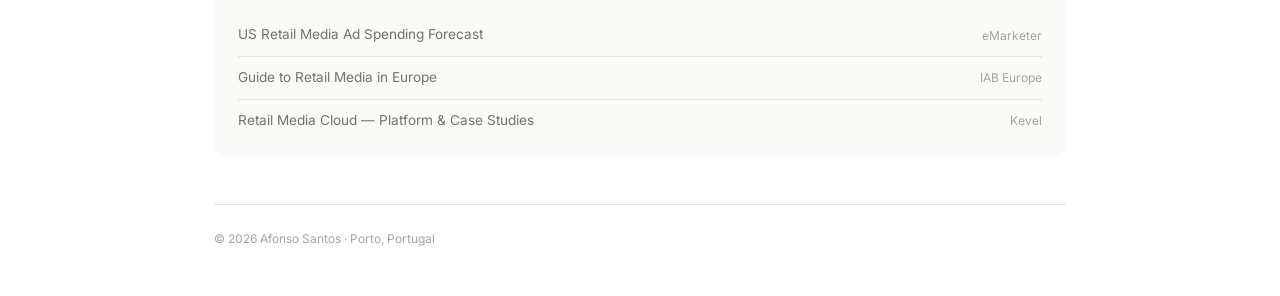
==== commit 062f0ee4: "Remove quota numbers from public hub — not public info" ====
--- a/index.html
+++ b/index.html
@@ -467,14 +467,7 @@
                         <span class="tag">Sales Ops</span>
                         <span class="tag tag-green">Live</span>
                     </div>
-                    <div style="margin-top: 14px;">
-                        <svg width="100%" height="32" viewBox="0 0 200 32" preserveAspectRatio="none">
-                            <rect x="0" y="0" width="200" height="32" rx="6" fill="#e7e5e4"/>
-                            <rect x="0" y="0" width="96" height="32" rx="6" fill="#16a34a" opacity="0.7"/>
-                            <text x="48" y="21" font-size="11" font-family="Inter, sans-serif" font-weight="600" fill="white" text-anchor="middle">48%</text>
-                            <text x="150" y="21" font-size="10" font-family="Inter, sans-serif" fill="#78716c" text-anchor="middle">$1.8M target</text>
-                        </svg>
-                    </div>
+                    
                 </div>
             </a>
 
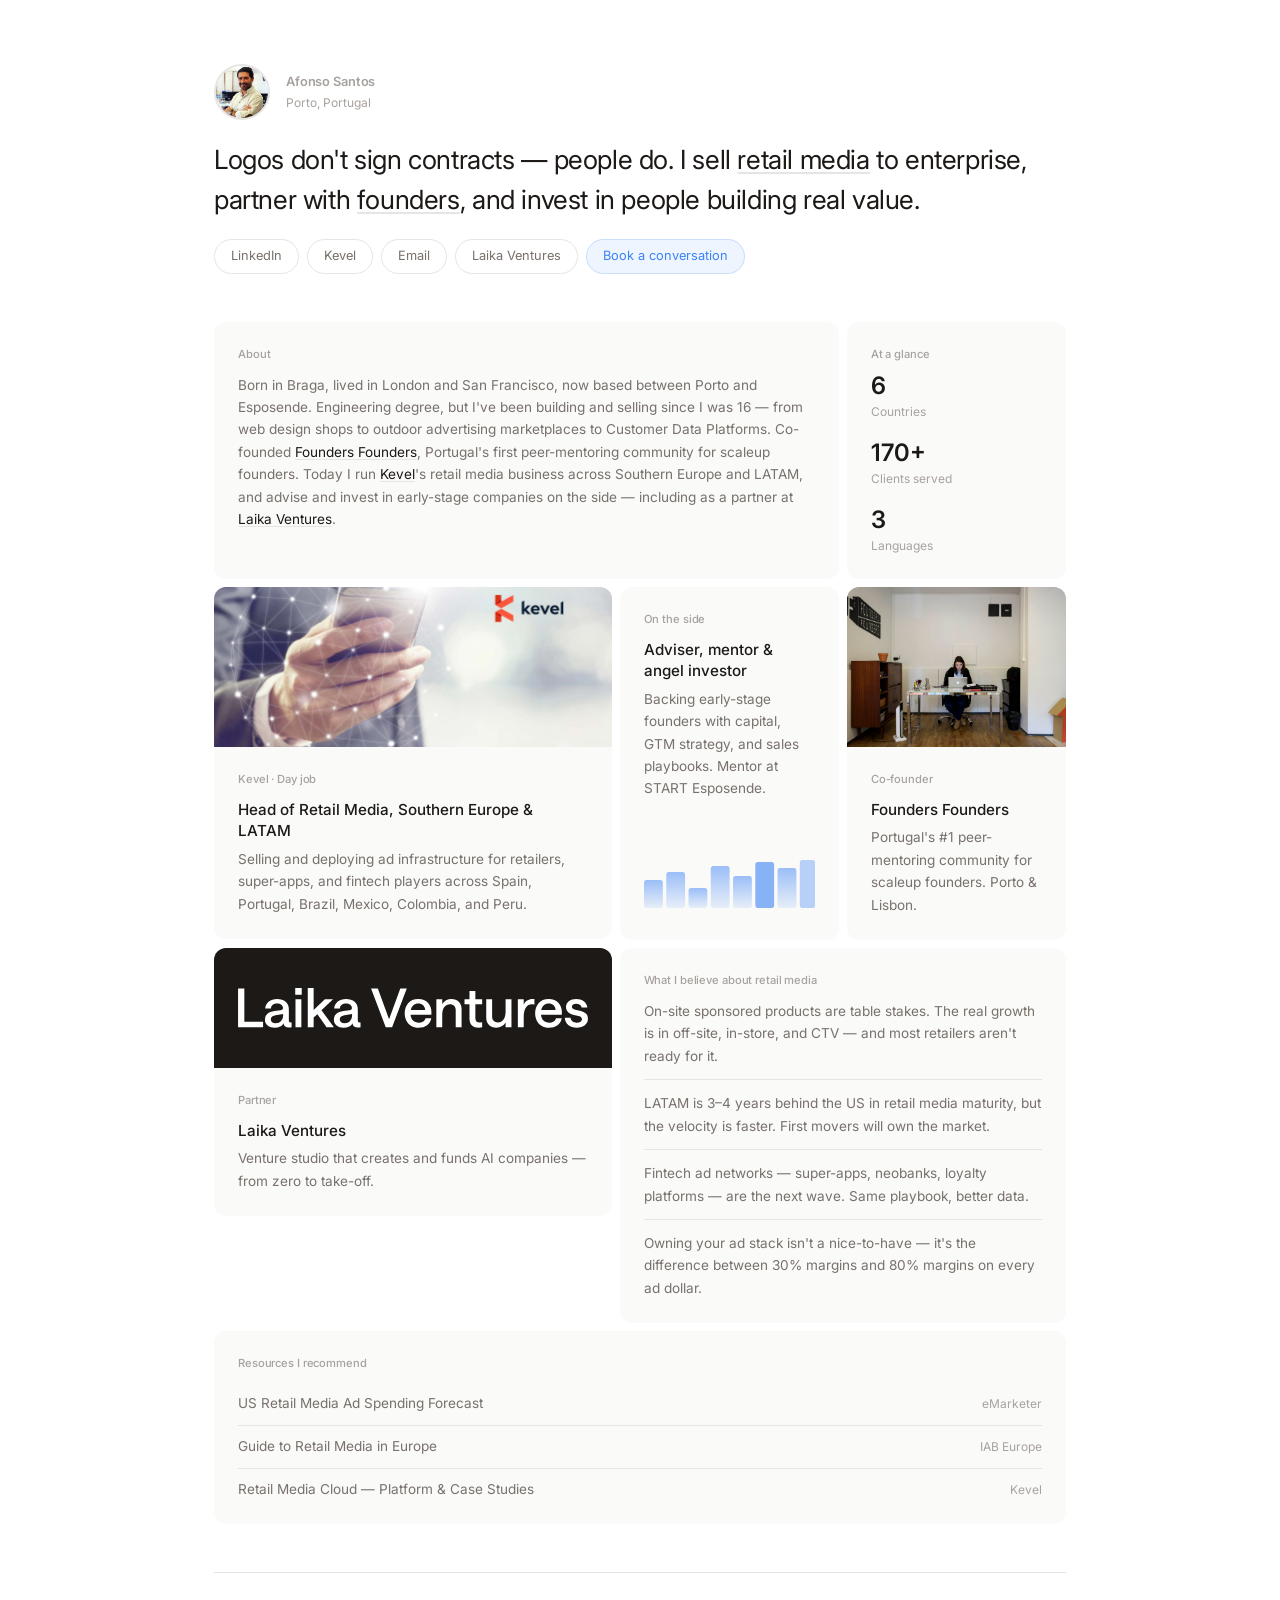
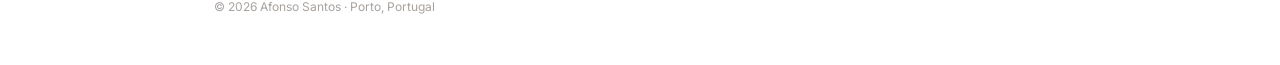
==== commit 1a4f04ce: "Remove quota tracker card from public hub" ====
--- a/index.html
+++ b/index.html
@@ -456,20 +456,7 @@
                 </div>
             </a>
 
-            <!-- Quota tracker — with mini chart -->
-            <a href="/quota/" class="card-link">
-                <div class="card" style="display: flex; flex-direction: column; height: 100%; position: relative;">
-                    <svg class="arrow-icon" viewBox="0 0 24 24" fill="none" stroke="currentColor" stroke-width="2"><path d="M7 17L17 7M17 7H7M17 7v10"/></svg>
-                    <div class="card-label">Project</div>
-                    <div class="card-title">Quota Tracker FY26</div>
-                    <p class="card-desc" style="flex: 1;">Real-time quota attainment, weighted pipeline, and deal health signals.</p>
-                    <div style="margin-top: 14px; display: flex; gap: 6px; align-items: center;">
-                        <span class="tag">Sales Ops</span>
-                        <span class="tag tag-green">Live</span>
-                    </div>
-                    
-                </div>
-            </a>
+            
 
             <!-- Market POV -->
             <div class="card span-2">
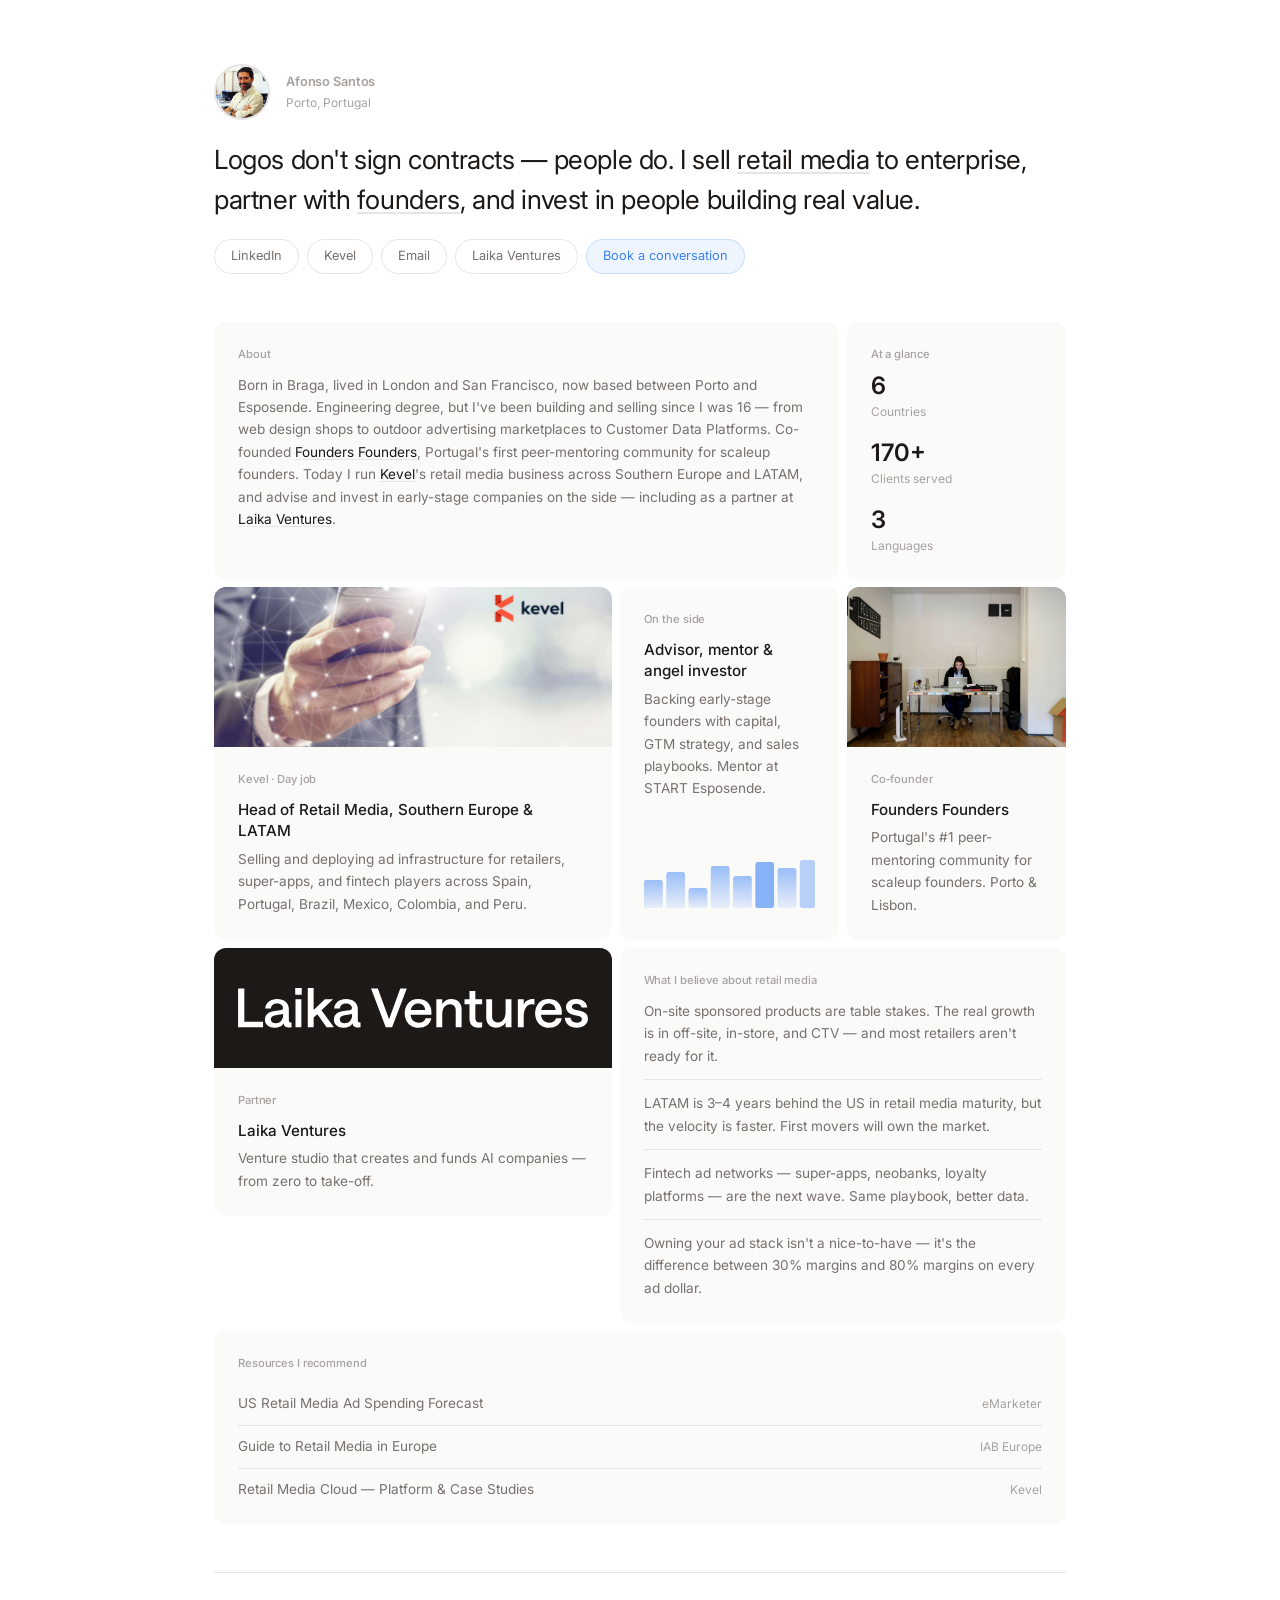
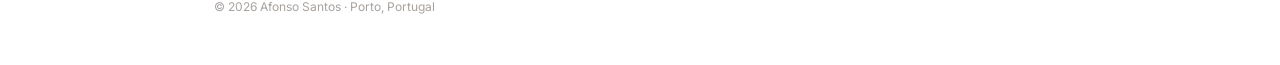
==== commit 9276530e: "Adviser → Advisor" ====
--- a/index.html
+++ b/index.html
@@ -4,7 +4,7 @@
     <meta charset="UTF-8">
     <meta name="viewport" content="width=device-width, initial-scale=1.0, viewport-fit=cover">
     <title>Afonso Santos</title>
-    <meta name="description" content="Afonso Santos — Head of Retail Media, Southern Europe & LATAM at Kevel. Adviser, mentor, angel investor. Based in Porto.">
+    <meta name="description" content="Afonso Santos — Head of Retail Media, Southern Europe & LATAM at Kevel. Advisor, mentor, angel investor. Based in Porto.">
     <link rel="preconnect" href="https://fonts.googleapis.com">
     <link href="https://fonts.googleapis.com/css2?family=Inter:wght@400;500;600;700&display=swap" rel="stylesheet">
     <style>
@@ -405,7 +405,7 @@
                 <div class="card" style="position: relative; display: flex; flex-direction: column; height: 100%;">
                     <svg class="arrow-icon" viewBox="0 0 24 24" fill="none" stroke="currentColor" stroke-width="2"><path d="M7 17L17 7M17 7H7M17 7v10"/></svg>
                     <div class="card-label">On the side</div>
-                    <div class="card-title">Adviser, mentor & angel investor</div>
+                    <div class="card-title">Advisor, mentor & angel investor</div>
                     <p class="card-desc" style="flex: 1;">Backing early-stage founders with capital, GTM strategy, and sales playbooks. Mentor at START Esposende.</p>
                     <div style="margin-top: 16px;">
                         <svg width="100%" height="48" viewBox="0 0 200 48" preserveAspectRatio="none">
